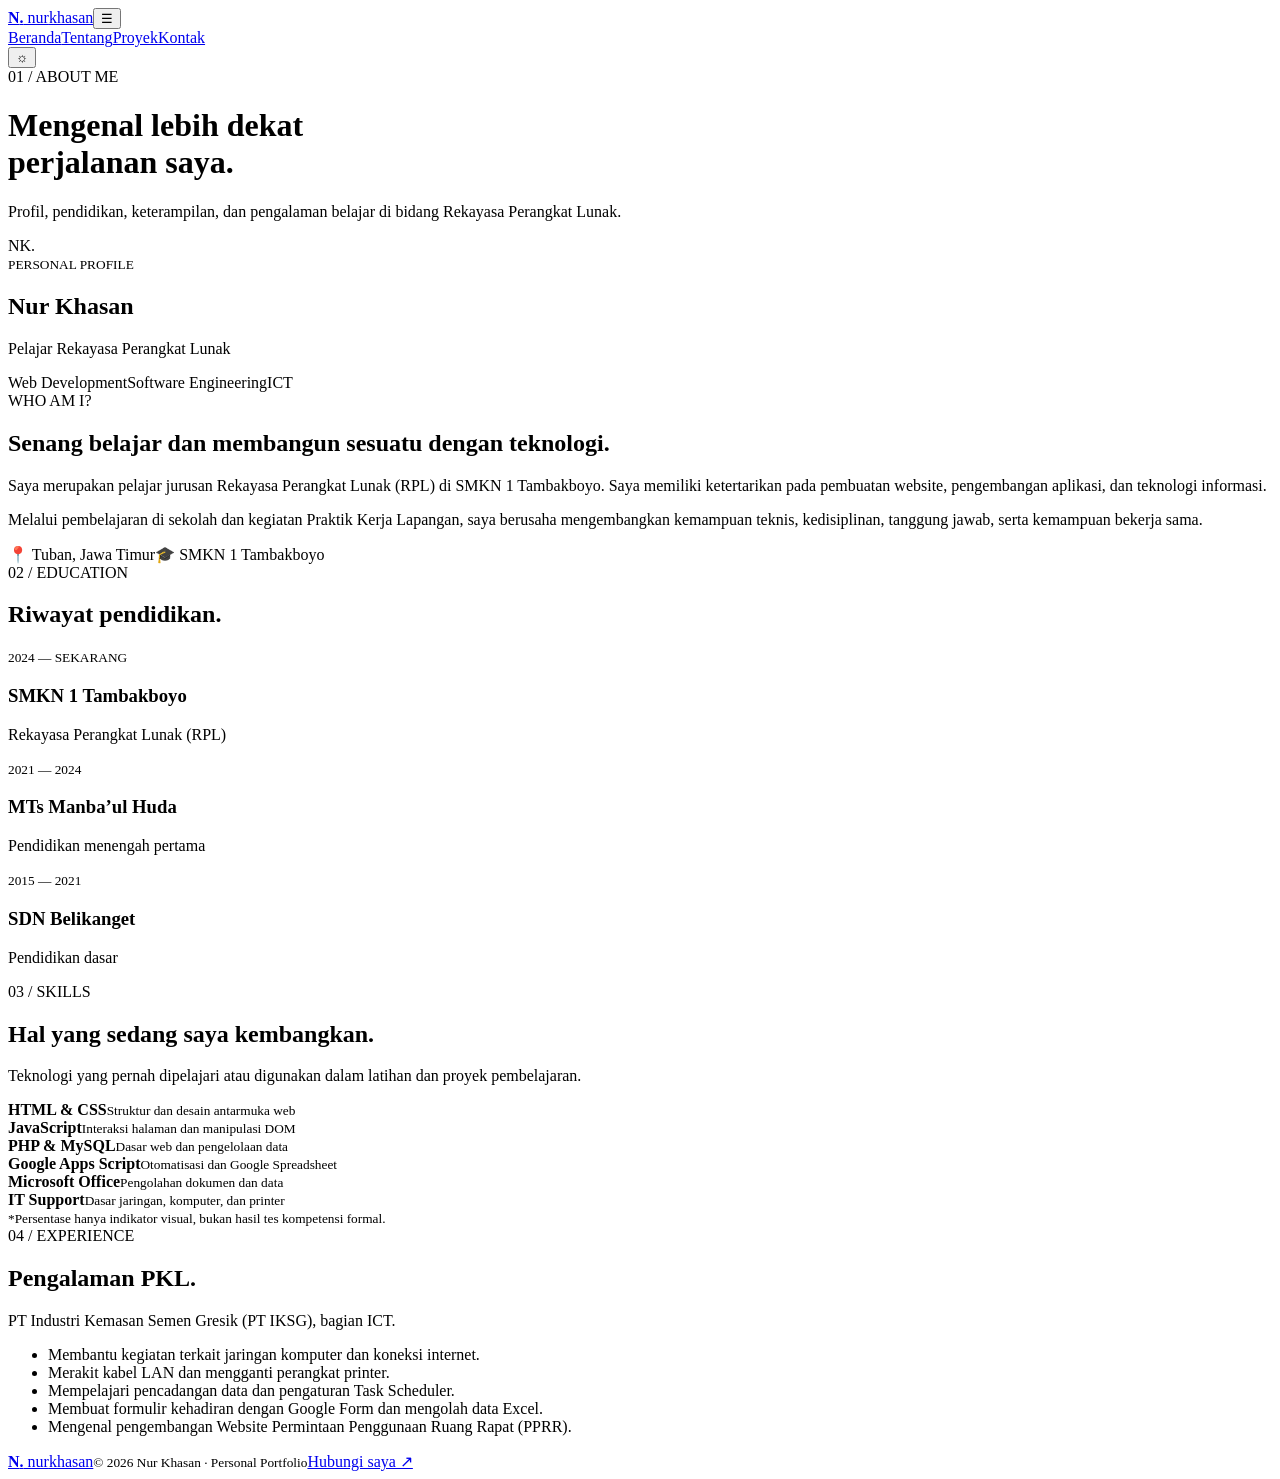
==== about.html @ c85987ab "Add files via upload" ====
<!doctype html>
<html lang="id">

<head>
    <meta charset="utf-8">
    <meta name="viewport" content="width=device-width,initial-scale=1">
    <title>Tentang Saya | Nur Khasan</title>
    <link rel="icon" href="assets/favicon.svg">
    <link rel="stylesheet" href="css/style.css">
</head>

<body>
    <header class="header"><a class="logo" href="index.html"><b>N<span>.</span></b> nur<span>khasan</span></a><button
            class="menu" aria-label="Menu">☰</button>
        <nav><a href="index.html">Beranda</a><a class="active" href="about.html">Tentang</a><a
                href="projects.html">Proyek</a><a href="contact.html">Kontak</a></nav><button class="theme"
            aria-label="Ganti tema">☼</button>
    </header>
    <main class="wrap page">
        <header class="page-title"><label class="eyebrow">01 / ABOUT ME</label>
            <h1>Mengenal lebih dekat<br><span>perjalanan saya.</span></h1>
            <p>Profil, pendidikan, keterampilan, dan pengalaman belajar di bidang Rekayasa Perangkat Lunak.</p>
        </header>
        <section class="about-grid">
            <div class="profile glass">
                <div class="avatar">NK<span>.</span></div><small>PERSONAL PROFILE</small>
                <h2>Nur Khasan</h2>
                <p>Pelajar Rekayasa Perangkat Lunak</p>
                <div class="tags"><span>Web Development</span><span>Software Engineering</span><span>ICT</span></div>
            </div>
            <div><label class="eyebrow">WHO AM I?</label>
                <h2>Senang belajar dan membangun sesuatu dengan teknologi.</h2>
                <p>Saya merupakan pelajar jurusan Rekayasa Perangkat Lunak (RPL) di SMKN 1 Tambakboyo. Saya memiliki
                    ketertarikan pada pembuatan website, pengembangan aplikasi, dan teknologi informasi.</p>
                <p>Melalui pembelajaran di sekolah dan kegiatan Praktik Kerja Lapangan, saya berusaha mengembangkan
                    kemampuan teknis, kedisiplinan, tanggung jawab, serta kemampuan bekerja sama.</p>
                <div class="tags"><span>📍 Tuban, Jawa Timur</span><span>🎓 SMKN 1 Tambakboyo</span></div>
            </div>
        </section>
        <section class="section"><label class="eyebrow">02 / EDUCATION</label>
            <h2>Riwayat <span>pendidikan.</span></h2>
            <div class="timeline">
                <article><small>2024 — SEKARANG</small>
                    <h3>SMKN 1 Tambakboyo</h3>
                    <p>Rekayasa Perangkat Lunak (RPL)</p>
                </article>
                <article><small>2021 — 2024</small>
                    <h3>MTs Manba’ul Huda</h3>
                    <p>Pendidikan menengah pertama</p>
                </article>
                <article><small>2015 — 2021</small>
                    <h3>SDN Belikanget</h3>
                    <p>Pendidikan dasar</p>
                </article>
            </div>
        </section>
        <section class="section"><label class="eyebrow">03 / SKILLS</label>
            <h2>Hal yang sedang <span>saya kembangkan.</span></h2>
            <p class="muted">Teknologi yang pernah dipelajari atau digunakan dalam latihan dan proyek pembelajaran.</p>
            <div class="skills">
                <article><b>HTML & CSS</b><small>Struktur dan desain antarmuka web</small><i><span
                            style="width:78%"></span></i></article>
                <article><b>JavaScript</b><small>Interaksi halaman dan manipulasi DOM</small><i><span
                            style="width:62%"></span></i></article>
                <article><b>PHP & MySQL</b><small>Dasar web dan pengelolaan data</small><i><span
                            style="width:55%"></span></i></article>
                <article><b>Google Apps Script</b><small>Otomatisasi dan Google Spreadsheet</small><i><span
                            style="width:58%"></span></i></article>
                <article><b>Microsoft Office</b><small>Pengolahan dokumen dan data</small><i><span
                            style="width:72%"></span></i></article>
                <article><b>IT Support</b><small>Dasar jaringan, komputer, dan printer</small><i><span
                            style="width:60%"></span></i></article>
            </div><small class="muted">*Persentase hanya indikator visual, bukan hasil tes kompetensi formal.</small>
        </section>
        <section class="section experience">
            <div><label class="eyebrow">04 / EXPERIENCE</label>
                <h2>Pengalaman <span>PKL.</span></h2>
                <p class="muted">PT Industri Kemasan Semen Gresik (PT IKSG), bagian ICT.</p>
            </div>
            <ul>
                <li>Membantu kegiatan terkait jaringan komputer dan koneksi internet.</li>
                <li>Merakit kabel LAN dan mengganti perangkat printer.</li>
                <li>Mempelajari pencadangan data dan pengaturan Task Scheduler.</li>
                <li>Membuat formulir kehadiran dengan Google Form dan mengolah data Excel.</li>
                <li>Mengenal pengembangan Website Permintaan Penggunaan Ruang Rapat (PPRR).</li>
            </ul>
        </section>
    </main>
    <footer class="footer wrap"><a class="logo" href="index.html"><b>N<span>.</span></b>
            nur<span>khasan</span></a><small>© 2026 Nur Khasan · Personal Portfolio</small><a
            href="contact.html">Hubungi saya ↗</a></footer>
    <script src="js/main.js"></script>
</body>

</html>
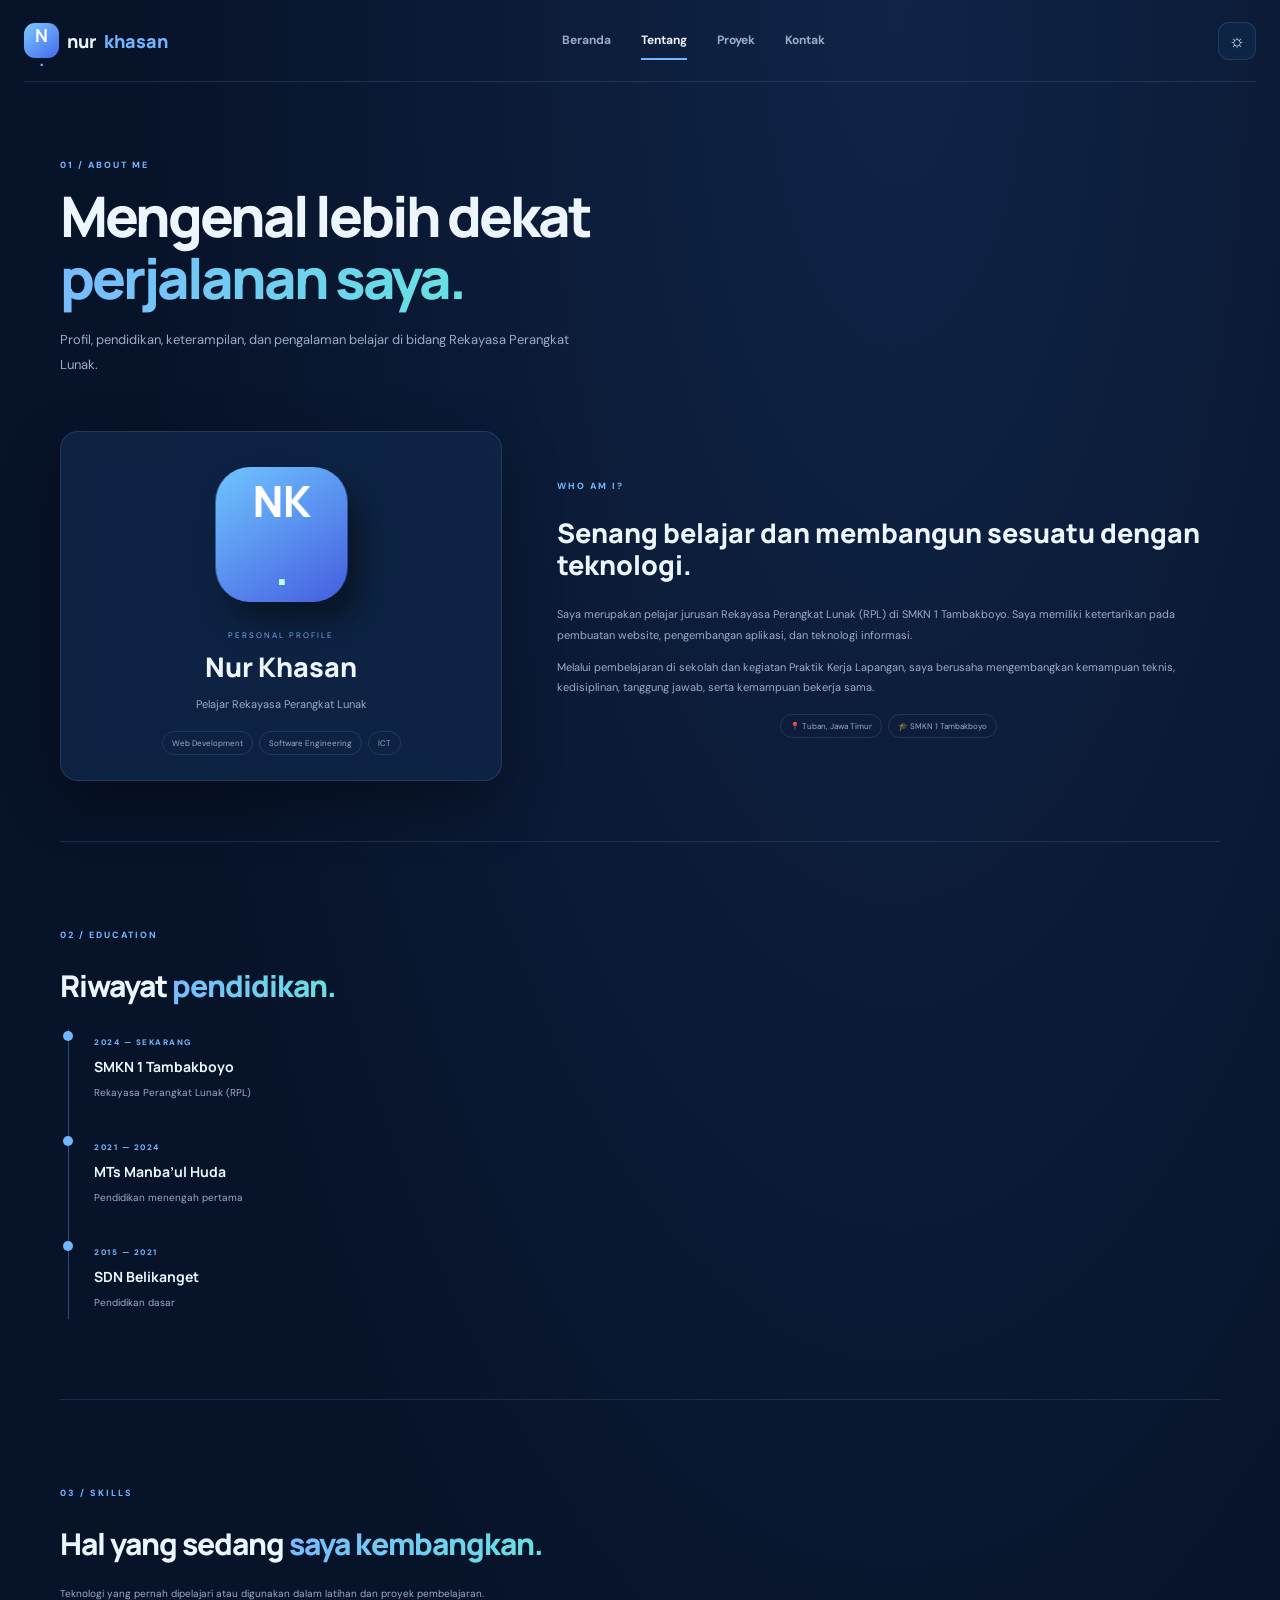
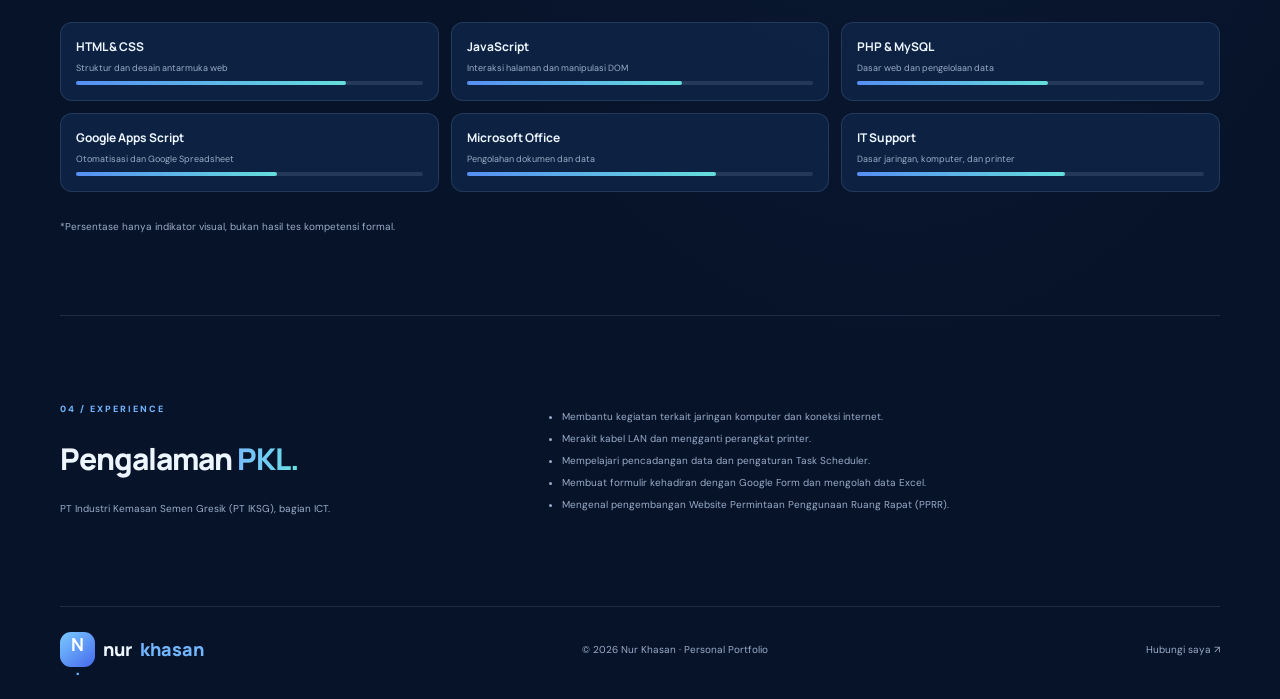
==== commit 962ddee2: "Update stylesheet and script paths in about.html" ====
--- a/about.html
+++ b/about.html
@@ -6,7 +6,7 @@
     <meta name="viewport" content="width=device-width,initial-scale=1">
     <title>Tentang Saya | Nur Khasan</title>
     <link rel="icon" href="assets/favicon.svg">
-    <link rel="stylesheet" href="css/style.css">
+    <link rel="stylesheet" href="style.css">
 </head>
 
 <body>
@@ -89,7 +89,7 @@
     <footer class="footer wrap"><a class="logo" href="index.html"><b>N<span>.</span></b>
             nur<span>khasan</span></a><small>© 2026 Nur Khasan · Personal Portfolio</small><a
             href="contact.html">Hubungi saya ↗</a></footer>
-    <script src="js/main.js"></script>
+    <script src="main.js"></script>
 </body>
 
-</html>+</html>
--- a/style.css
+++ b/style.css
@@ -0,0 +1,9 @@
+@import url('https://fonts.googleapis.com/css2?family=DM+Sans:wght@400;500;600;700&family=Manrope:wght@400;500;600;700;800&display=swap');
+:root{--bg:#071329;--bg2:#102447;--panel:rgba(16,39,73,.78);--text:#edf5ff;--muted:#9aacc8;--line:#9ebeee25;--blue:#72b6ff;--shadow:0 22px 60px #0005} :root[data-theme=light]{--bg:#edf4fc;--bg2:#e2edfa;--panel:#ffffffd9;--text:#102342;--muted:#62748d;--line:#1e407326;--shadow:0 22px 60px #284c7c20}
+*{box-sizing:border-box}body{margin:0;background:radial-gradient(ellipse at 70% 0,var(--bg2),var(--bg) 60%);color:var(--text);font-family:'DM Sans',sans-serif;min-height:100vh}a{color:inherit;text-decoration:none}button,input,textarea,select{font:inherit}.wrap{width:min(1160px,calc(100% - 48px));margin:auto}.header{height:82px;width:min(1240px,calc(100% - 48px));margin:auto;border-bottom:1px solid var(--line);display:flex;align-items:center;justify-content:space-between;position:relative;z-index:5}.logo{font:800 18px Manrope;display:flex;align-items:center;gap:8px}.logo b{display:grid;place-items:center;width:35px;height:35px;border-radius:11px;background:linear-gradient(140deg,#7bcaff,#4569ed);color:white}.logo b span,.logo>span{color:var(--blue)}nav{display:flex;gap:30px;color:var(--muted);font-size:12px;font-weight:700}nav a{padding:10px 0}nav a.active,nav a:hover{color:var(--text);border-bottom:2px solid var(--blue)}.theme,.menu{border:1px solid var(--line);border-radius:11px;background:var(--panel);color:var(--text);width:38px;height:38px;cursor:pointer;font-size:18px}.menu{display:none}.eyebrow{font-size:9px;letter-spacing:2px;font-weight:800;color:var(--blue)}.gradient,h1 span,h2 span{background:linear-gradient(100deg,#79baff,#67e2e1);color:transparent;background-clip:text}.hero{min-height:590px;display:grid;grid-template-columns:1fr 1fr;align-items:center;gap:20px}.hello{color:var(--muted);font-size:14px;margin:28px 0 8px}.hero h1,.page-title h1{font:800 clamp(43px,5.4vw,66px)/1.1 Manrope;letter-spacing:-3px;margin:12px 0 20px}.lead,.page-title p{max-width:510px;color:var(--muted);font-size:13px;line-height:1.9}.actions{display:flex;gap:12px;margin-top:27px}.btn{display:inline-flex;align-items:center;justify-content:center;padding:13px 18px;border-radius:10px;font-size:11px;font-weight:700;border:1px solid var(--line)}.primary{background:linear-gradient(110deg,#4d8df5,#46c5dc);color:white;border:0;box-shadow:0 10px 25px #3986e94a}.ghost{color:var(--text)}.stats{display:flex;align-items:center;gap:22px;margin-top:48px}.stats div{display:grid;gap:4px}.stats b{font:800 17px Manrope}.stats small{font-size:9px;color:var(--muted)}.stats i{height:28px;width:1px;background:var(--line)}
+.hero-art{height:430px;display:grid;place-items:center;position:relative;perspective:1000px}.ring{position:absolute;width:380px;height:300px;border:1px solid #72b6ff40;border-radius:50%;transform:rotate(-25deg);box-shadow:0 0 0 25px #72b6ff08}.laptop{width:350px;position:relative;transform:rotateY(-18deg) rotateX(8deg);filter:drop-shadow(0 30px 22px #0007);animation:float 6s ease-in-out infinite}.screen{height:225px;border:9px solid #293e5d;border-bottom:13px solid #1b2d49;border-radius:14px 14px 4px 4px;background:linear-gradient(145deg,#0d1c37,#102a4c);padding:0 18px}.dots{height:28px;border-bottom:1px solid #ffffff20;color:#ff9a8b;font-size:9px}.dots small{float:right;color:#8da8c9}.screen code{display:block;padding-top:22px;color:#c4dafa;font:11px/2 monospace}.screen em{color:#83d8d4}.screen strong{color:#f3c77d}.screen i{color:#6886a8}.base{height:14px;width:390px;margin-left:-20px;background:linear-gradient(#b4c5d8,#455b78);clip-path:polygon(5% 0,95% 0,100% 80%,0 80%);border-radius:0 0 12px 12px}.float{position:absolute;padding:13px 16px;border:1px solid var(--line);border-radius:13px;background:var(--panel);backdrop-filter:blur(12px);box-shadow:var(--shadow);font-size:17px;color:var(--blue);display:grid;grid-template-columns:auto 1fr;gap:2px 9px;transform:rotate(-7deg)}.float b{font-size:10px;color:var(--text)}.float small{grid-column:2;font-size:9px;color:var(--muted)}.f1{left:0;top:55px}.f2{right:0;bottom:50px;transform:rotate(5deg)}@keyframes float{50%{transform:rotateY(-13deg) rotateX(5deg) translateY(-12px)}}
+.intro{border-top:1px solid var(--line);border-bottom:1px solid var(--line);padding:55px 0;display:grid;grid-template-columns:1fr 1fr 45px;gap:30px;align-items:center}.intro h2,.section h2{font:800 30px/1.2 Manrope;letter-spacing:-1px}.intro p,.preview p{font-size:11px;line-height:1.9;color:var(--muted)}.round{width:42px;height:42px;border-radius:50%;background:#4d9cf526;color:var(--blue);display:grid;place-items:center;font-size:20px}.section{padding:80px 0}.section-head{display:flex;justify-content:space-between;align-items:end;margin-bottom:25px}.section-head>a{font-size:10px;color:var(--blue)}.preview-grid{display:grid;grid-template-columns:repeat(3,1fr);gap:18px}.preview{border:1px solid var(--line);border-radius:15px;overflow:hidden;background:var(--panel);padding-bottom:15px;transition:.2s}.preview:hover{transform:translateY(-5px)}.art{height:175px;display:grid;place-items:center;font-size:65px;color:#e5f8ff;position:relative;text-shadow:10px 15px 25px #0007}.art small{position:absolute;bottom:13px;left:15px;font-size:8px;letter-spacing:2px}.a1{background:linear-gradient(140deg,#164c70,#172c61)}.a2{background:linear-gradient(140deg,#235b79,#433a83)}.a3{background:linear-gradient(140deg,#1a6a72,#243d70)}.a4{background:linear-gradient(140deg,#315c83,#245d69)}.a5{background:linear-gradient(140deg,#3d477c,#175f77)}.preview>b,.preview>p{display:block;margin:13px 15px 0}.preview>b{font:700 14px Manrope}.preview p{margin-top:5px}.quote{margin-bottom:75px;padding:30px 35px;border-radius:16px;background:linear-gradient(110deg,#12396a,#15546e);display:flex;gap:22px;align-items:center}.quote>strong{font:800 70px Georgia;color:#8ddbe9}.quote h3{font:700 18px Manrope}.quote small{font-size:8px;letter-spacing:2px;color:#a8d9ed}
+.footer{border-top:1px solid var(--line);padding:25px 0 32px;display:flex;align-items:center;justify-content:space-between;gap:15px}.footer small,.footer>a:last-child{font-size:10px;color:var(--muted)}.page{min-height:calc(100vh - 170px)}.page-title{padding:70px 0 40px}.page-title h1{font-size:56px}.glass{background:var(--panel);border:1px solid var(--line);backdrop-filter:blur(14px);box-shadow:var(--shadow)}.about-grid{display:grid;grid-template-columns:.8fr 1.2fr;gap:55px;align-items:center;padding-bottom:60px}.profile{padding:25px;border-radius:18px;text-align:center}.avatar{width:135px;height:135px;border-radius:35px;margin:10px auto 20px;display:grid;place-items:center;background:linear-gradient(145deg,#70c5ff,#455ee0);font:800 43px Manrope;color:white;box-shadow:15px 20px 30px #0006;transform:rotateY(-12deg)}.avatar span{color:#c6fbff}.profile>small{font-size:8px;letter-spacing:2px;color:var(--blue)}.profile h2{font:800 22px Manrope;margin:8px}.profile p,.about-grid p{font-size:11px;line-height:1.9;color:var(--muted)}.about-grid h2{font:800 27px/1.2 Manrope}.tags{display:flex;gap:6px;flex-wrap:wrap;justify-content:center;margin-top:16px}.tags span{padding:6px 9px;border:1px solid var(--line);border-radius:20px;font-size:8px;color:var(--muted)}.section{border-top:1px solid var(--line)}.timeline{border-left:1px solid #5da9f566;margin:25px 0 0 8px;padding-left:25px;display:grid;gap:25px}.timeline article{position:relative}.timeline article:before{content:'';position:absolute;left:-31px;top:2px;width:10px;height:10px;border-radius:50%;background:var(--blue)}.timeline small,.project-body label{font-size:8px;letter-spacing:1.5px;color:var(--blue);font-weight:800}.timeline h3{font:700 14px Manrope;margin:7px 0}.timeline p,.muted{font-size:10px;color:var(--muted)}.skills{display:grid;grid-template-columns:repeat(3,1fr);gap:12px;margin:22px 0}.skills article{padding:15px;border:1px solid var(--line);border-radius:12px;background:var(--panel)}.skills b,.skills small{display:block}.skills b{font:700 12px Manrope}.skills small{font-size:9px;color:var(--muted);margin:7px 0}.skills i{display:block;height:4px;border-radius:8px;background:var(--line)}.skills i span{display:block;height:100%;border-radius:8px;background:linear-gradient(90deg,#568ff4,#65dedc)}.experience{display:grid;grid-template-columns:.8fr 1.2fr;gap:35px}.experience ul{padding-left:17px;color:var(--muted);font-size:10px;line-height:2.2}.filters{display:flex;gap:8px;margin-bottom:22px}.filters button{border:1px solid var(--line);border-radius:20px;padding:8px 14px;background:var(--panel);color:var(--muted);font-size:10px;cursor:pointer}.filters button.active{color:var(--blue);border-color:var(--blue)}.projects{display:grid;grid-template-columns:repeat(2,1fr);gap:18px}.project{border:1px solid var(--line);border-radius:15px;overflow:hidden;background:var(--panel)}.project.hide{display:none}.project-art{height:205px;position:relative;display:grid;place-items:center;color:white;font-size:70px;text-shadow:10px 15px 25px #0007}.project-art>b{position:absolute;left:15px;top:14px;font-size:8px;letter-spacing:1.5px}.project-art>small{position:absolute;bottom:13px;left:15px;font-size:8px;letter-spacing:2px}.project-body{padding:17px}.project-body h2{font:800 18px Manrope;margin:10px 0}.project-body p{font-size:10px;color:var(--muted);line-height:1.8;min-height:48px}.project-body button{border:0;background:none;color:var(--blue);font-size:9px;font-weight:700;cursor:pointer;padding:8px 0}.note{padding:15px 0 50px;line-height:1.8}.modal{position:fixed;inset:0;background:#020817c9;backdrop-filter:blur(8px);z-index:20;display:grid;place-items:center;padding:20px}.modal.hidden{display:none}.modal-box{width:min(500px,100%);background:var(--bg2);border:1px solid var(--line);border-radius:17px;padding:30px;position:relative}.modal-box h2{font:800 22px Manrope}.modal-box p{font-size:11px;line-height:1.8;color:var(--muted)}.close{position:absolute;right:15px;top:9px;background:none;border:0;color:var(--text);font-size:27px;cursor:pointer}.contact-grid{display:grid;grid-template-columns:.9fr 1.1fr;gap:22px;padding-bottom:70px}.contact-cards{display:grid;gap:12px;align-content:start}.contact-cards article{padding:18px;border:1px solid var(--line);border-radius:13px;background:var(--panel)}.contact-cards b{font-size:8px;color:var(--blue);letter-spacing:1px}.contact-cards h3{font:700 12px Manrope}.contact-cards p{font-size:9px;color:var(--muted)}.availability{font-size:9px;color:var(--muted)}.form{padding:23px;border-radius:16px;display:grid;gap:12px}.form h2{font:800 23px Manrope;margin:0}.form label:not(.eyebrow){font-size:10px;color:var(--muted);display:grid;gap:6px}.form input,.form textarea,.form select{width:100%;padding:11px;border:1px solid var(--line);border-radius:8px;background:var(--bg);color:var(--text);font-size:11px}.form button{justify-self:start;cursor:pointer}.feedback{font-size:9px;color:var(--muted);line-height:1.6}.feedback.error{color:#ff899c}.feedback.success{color:#5edab2}
+@media(max-width:850px){.hero{grid-template-columns:1fr 1fr}.hero h1{font-size:50px}.skills{grid-template-columns:repeat(2,1fr)}}
+@media(max-width:640px){.wrap,.header{width:calc(100% - 34px)}.header{height:70px}.menu{display:block;order:3}.theme{margin-left:auto;margin-right:10px}nav{display:none;position:absolute;top:62px;left:0;right:0;background:var(--bg2);border:1px solid var(--line);border-radius:12px;padding:15px;flex-direction:column;gap:7px}nav.open{display:flex}nav a{padding:8px}.hero{grid-template-columns:1fr;padding-top:35px}.hero h1,.page-title h1{font-size:44px;letter-spacing:-2px}.hero-art{height:330px;transform:scale(.84);margin:-5px -25px 0}.laptop{transform:scale(.9) rotateY(-18deg) rotateX(8deg)}.f1{left:0;top:30px}.f2{right:0;bottom:30px}.stats{gap:13px;margin-top:33px}.stats b{font-size:14px}.stats small{font-size:8px}.intro{grid-template-columns:1fr 40px;padding:38px 0;gap:8px}.intro>p{grid-column:1/-1}.intro h2,.section h2{font-size:26px}.section{padding:55px 0}.preview-grid{grid-template-columns:1fr}.art{height:155px}.quote{padding:22px;gap:12px}.quote h3{font-size:14px}.footer{flex-wrap:wrap}.footer small{order:3;width:100%}.page-title{padding:50px 0 28px}.about-grid,.experience,.contact-grid{grid-template-columns:1fr;gap:25px}.profile{max-width:400px;width:100%;margin:auto}.skills{grid-template-columns:1fr 1fr;gap:8px}.skills article{padding:12px}.projects{grid-template-columns:1fr}.project-art{height:180px}.project-body p{min-height:0}}
+@media(prefers-reduced-motion:reduce){*{animation:none!important;scroll-behavior:auto!important;transition:none!important}}
